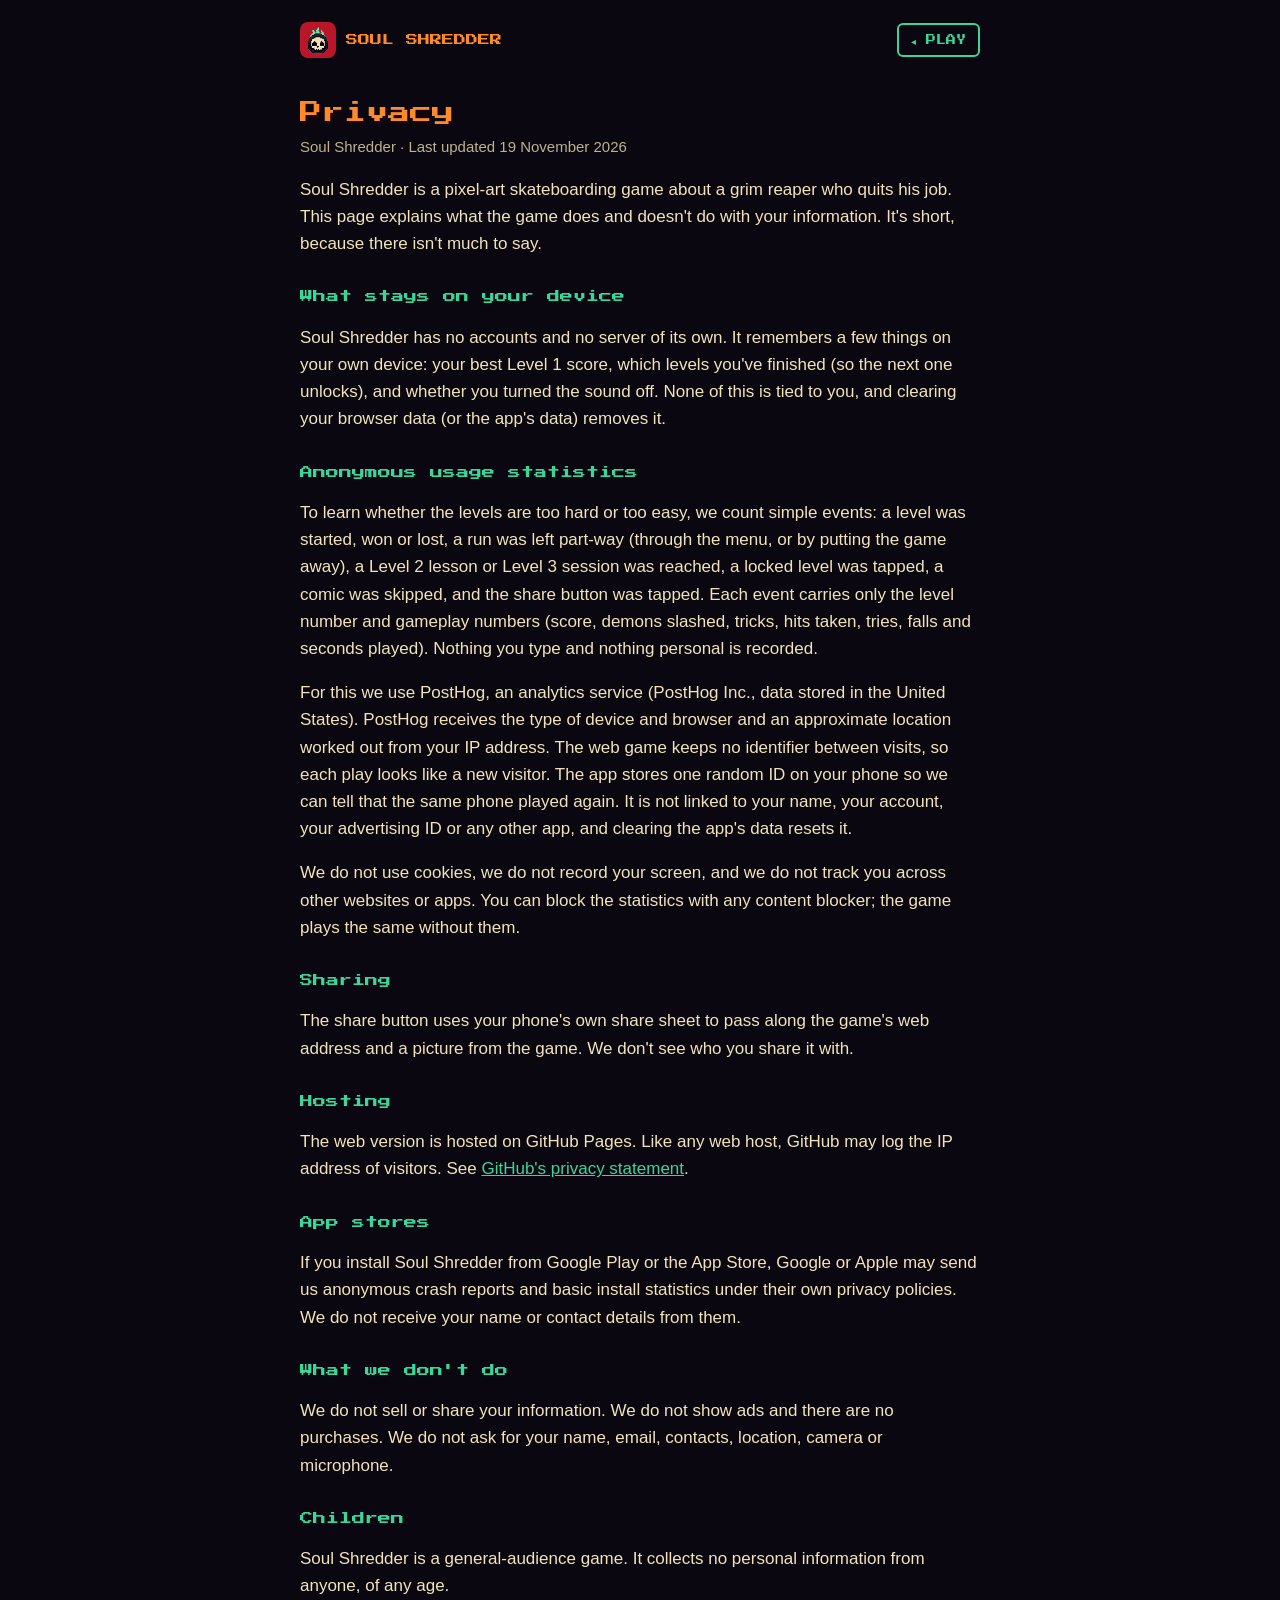
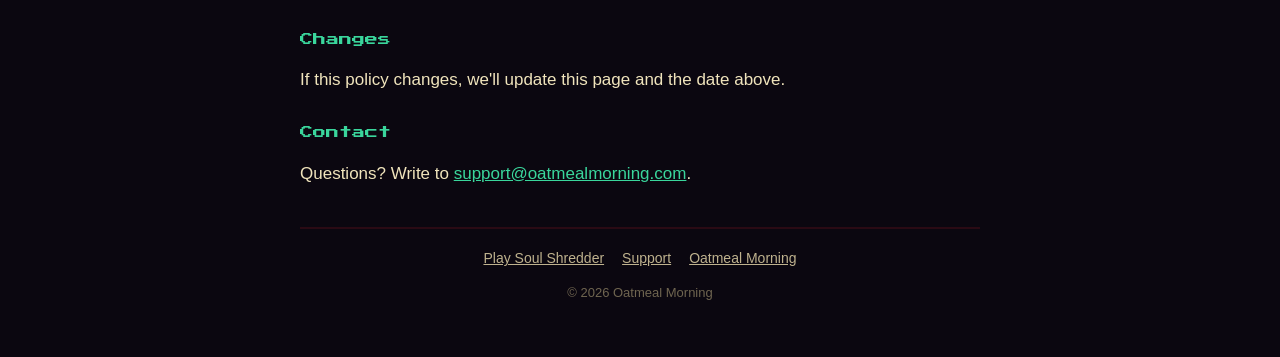
==== privacy/index.html @ 9d97c0db "Launch edits: head tags, embedded font, PostHog events, privacy and support pages Guy's build moves " ====
<!doctype html>
<html lang="en">
<head>
<meta charset="utf-8">
<meta name="viewport" content="width=device-width, initial-scale=1, viewport-fit=cover">
<meta name="theme-color" content="#0b0710">
<title>Privacy Policy – Soul Shredder</title>
<meta name="description" content="What Soul Shredder does and doesn't do with your information. No accounts, no ads, no cookies.">
<meta property="og:type" content="website">
<meta property="og:title" content="Privacy Policy – Soul Shredder">
<meta property="og:description" content="No accounts, no ads, no cookies. Just a grim reaper on a skateboard.">
<meta property="og:url" content="https://soulshredder.oatmealmorning.com/privacy/">
<meta property="og:image" content="https://soulshredder.oatmealmorning.com/preview.jpg">
<link rel="icon" href="/favicon.png">
<link rel="stylesheet" href="/site.css">
</head>
<body>
<div class="page">
  <header class="top">
    <a class="brand" href="/" aria-label="Soul Shredder – play"><img src="/apple-touch-icon.png" alt="">SOUL SHREDDER</a>
    <a class="back" href="/">◂ PLAY</a>
  </header>

  <h1>Privacy</h1>
  <p class="sub">Soul Shredder &middot; Last updated 19 November 2026</p>

  <p>Soul Shredder is a pixel-art skateboarding game about a grim reaper who quits his job. This page explains what the game does and doesn't do with your information. It's short, because there isn't much to say.</p>

  <h2>What stays on your device</h2>
  <p>Soul Shredder has no accounts and no server of its own. It remembers a few things on your own device: your best Level 1 score, which levels you've finished (so the next one unlocks), and whether you turned the sound off. None of this is tied to you, and clearing your browser data (or the app's data) removes it.</p>

  <h2>Anonymous usage statistics</h2>
  <p>To learn whether the levels are too hard or too easy, we count simple events: a level was started, won or lost, a run was left part-way (through the menu, or by putting the game away), a Level 2 lesson or Level 3 session was reached, a locked level was tapped, a comic was skipped, and the share button was tapped. Each event carries only the level number and gameplay numbers (score, demons slashed, tricks, hits taken, tries, falls and seconds played). Nothing you type and nothing personal is recorded.</p>
  <p>For this we use PostHog, an analytics service (PostHog Inc., data stored in the United States). PostHog receives the type of device and browser and an approximate location worked out from your IP address. The web game keeps no identifier between visits, so each play looks like a new visitor. The app stores one random ID on your phone so we can tell that the same phone played again. It is not linked to your name, your account, your advertising ID or any other app, and clearing the app's data resets it.</p>
  <p>We do not use cookies, we do not record your screen, and we do not track you across other websites or apps. You can block the statistics with any content blocker; the game plays the same without them.</p>

  <h2>Sharing</h2>
  <p>The share button uses your phone's own share sheet to pass along the game's web address and a picture from the game. We don't see who you share it with.</p>

  <h2>Hosting</h2>
  <p>The web version is hosted on GitHub Pages. Like any web host, GitHub may log the IP address of visitors. See <a href="https://docs.github.com/en/site-policy/privacy-policies/github-general-privacy-statement" rel="noopener">GitHub's privacy statement</a>.</p>

  <h2>App stores</h2>
  <p>If you install Soul Shredder from Google Play or the App Store, Google or Apple may send us anonymous crash reports and basic install statistics under their own privacy policies. We do not receive your name or contact details from them.</p>

  <h2>What we don't do</h2>
  <p>We do not sell or share your information. We do not show ads and there are no purchases. We do not ask for your name, email, contacts, location, camera or microphone.</p>

  <h2>Children</h2>
  <p>Soul Shredder is a general-audience game. It collects no personal information from anyone, of any age.</p>

  <h2>Changes</h2>
  <p>If this policy changes, we'll update this page and the date above.</p>

  <h2>Contact</h2>
  <p>Questions? Write to <a href="mailto:support@oatmealmorning.com">support@oatmealmorning.com</a>.</p>

  <footer>
    <a href="/">Play Soul Shredder</a>
    <a href="/support/">Support</a>
    <a href="https://oatmealmorning.com/">Oatmeal Morning</a>
  </footer>
  <p class="copy">© 2026 Oatmeal Morning</p>
</div>
</body>
</html>
---- site.css ----
/* Soul Shredder pages: the game's own look (hell-dark ground, bone text, mint soul-fire, orange title) */
@font-face{font-family:'Press Start 2P';font-style:normal;font-weight:400;font-display:swap;src:url(/press-start-2p.woff2) format('woff2')}
:root{--bg:#0b0710;--panel:#1a0c14;--line:#2a0a14;--ink:#f0e4bc;--mute:#bfb28e;--mint:#3ad69c;--orange:#ff8a2a;--red:#ff6a5a;color-scheme:dark}
*{box-sizing:border-box}
html{background:var(--bg)}
body{margin:0;background:var(--bg);color:var(--ink);font:17px/1.6 -apple-system,BlinkMacSystemFont,"Segoe UI",Roboto,Helvetica,Arial,sans-serif;-webkit-text-size-adjust:100%}
.page{max-width:720px;margin:0 auto;padding:max(16px,env(safe-area-inset-top)) max(20px,env(safe-area-inset-right)) max(40px,env(safe-area-inset-bottom)) max(20px,env(safe-area-inset-left))}
.top{display:flex;align-items:center;justify-content:space-between;padding:6px 0 18px}
.brand{display:flex;align-items:center;gap:10px;text-decoration:none;color:var(--orange);font:12px/1.2 'Press Start 2P',monospace}
.brand img{width:36px;height:36px;border-radius:8px;image-rendering:pixelated}
.back{color:var(--mint);text-decoration:none;font:10px/1 'Press Start 2P',monospace;padding:10px 12px;border:2px solid var(--mint);border-radius:6px}
.hero{text-align:center;margin:4px 0 26px}
.hero img{width:100%;border-radius:10px;border:3px solid var(--line);image-rendering:pixelated;display:block}
h1{font:22px/1.4 'Press Start 2P',monospace;color:var(--orange);margin:22px 0 6px;text-shadow:3px 3px 0 #14060e}
.sub{color:var(--mute);margin:0;font-size:15px}
h2{font:13px/1.5 'Press Start 2P',monospace;color:var(--mint);margin:30px 0 8px}
a{color:var(--mint)}
strong{color:#fff4d6}
.faq details{background:var(--panel);border:2px solid var(--line);border-radius:8px;margin:10px 0;padding:0 16px}
.faq summary{cursor:pointer;padding:14px 0;font-weight:700;color:var(--ink);list-style:none}
.faq summary::-webkit-details-marker{display:none}
.faq summary::before{content:'▸ ';color:var(--mint)}
.faq details[open] summary::before{content:'▾ '}
.faq .body{padding:0 0 12px}
.faq .body p{margin:0 0 10px}
.btn{display:inline-block;background:var(--mint);color:#14060e;text-decoration:none;font:12px/1 'Press Start 2P',monospace;padding:16px 22px;border-radius:6px;box-shadow:0 4px 0 #1f7a58}
footer{margin-top:40px;padding-top:18px;border-top:2px solid var(--line);display:flex;flex-wrap:wrap;gap:18px;justify-content:center;font-size:14px}
footer a{color:var(--mute)}
.copy{text-align:center;color:#6f6550;font-size:13px;margin-top:14px}
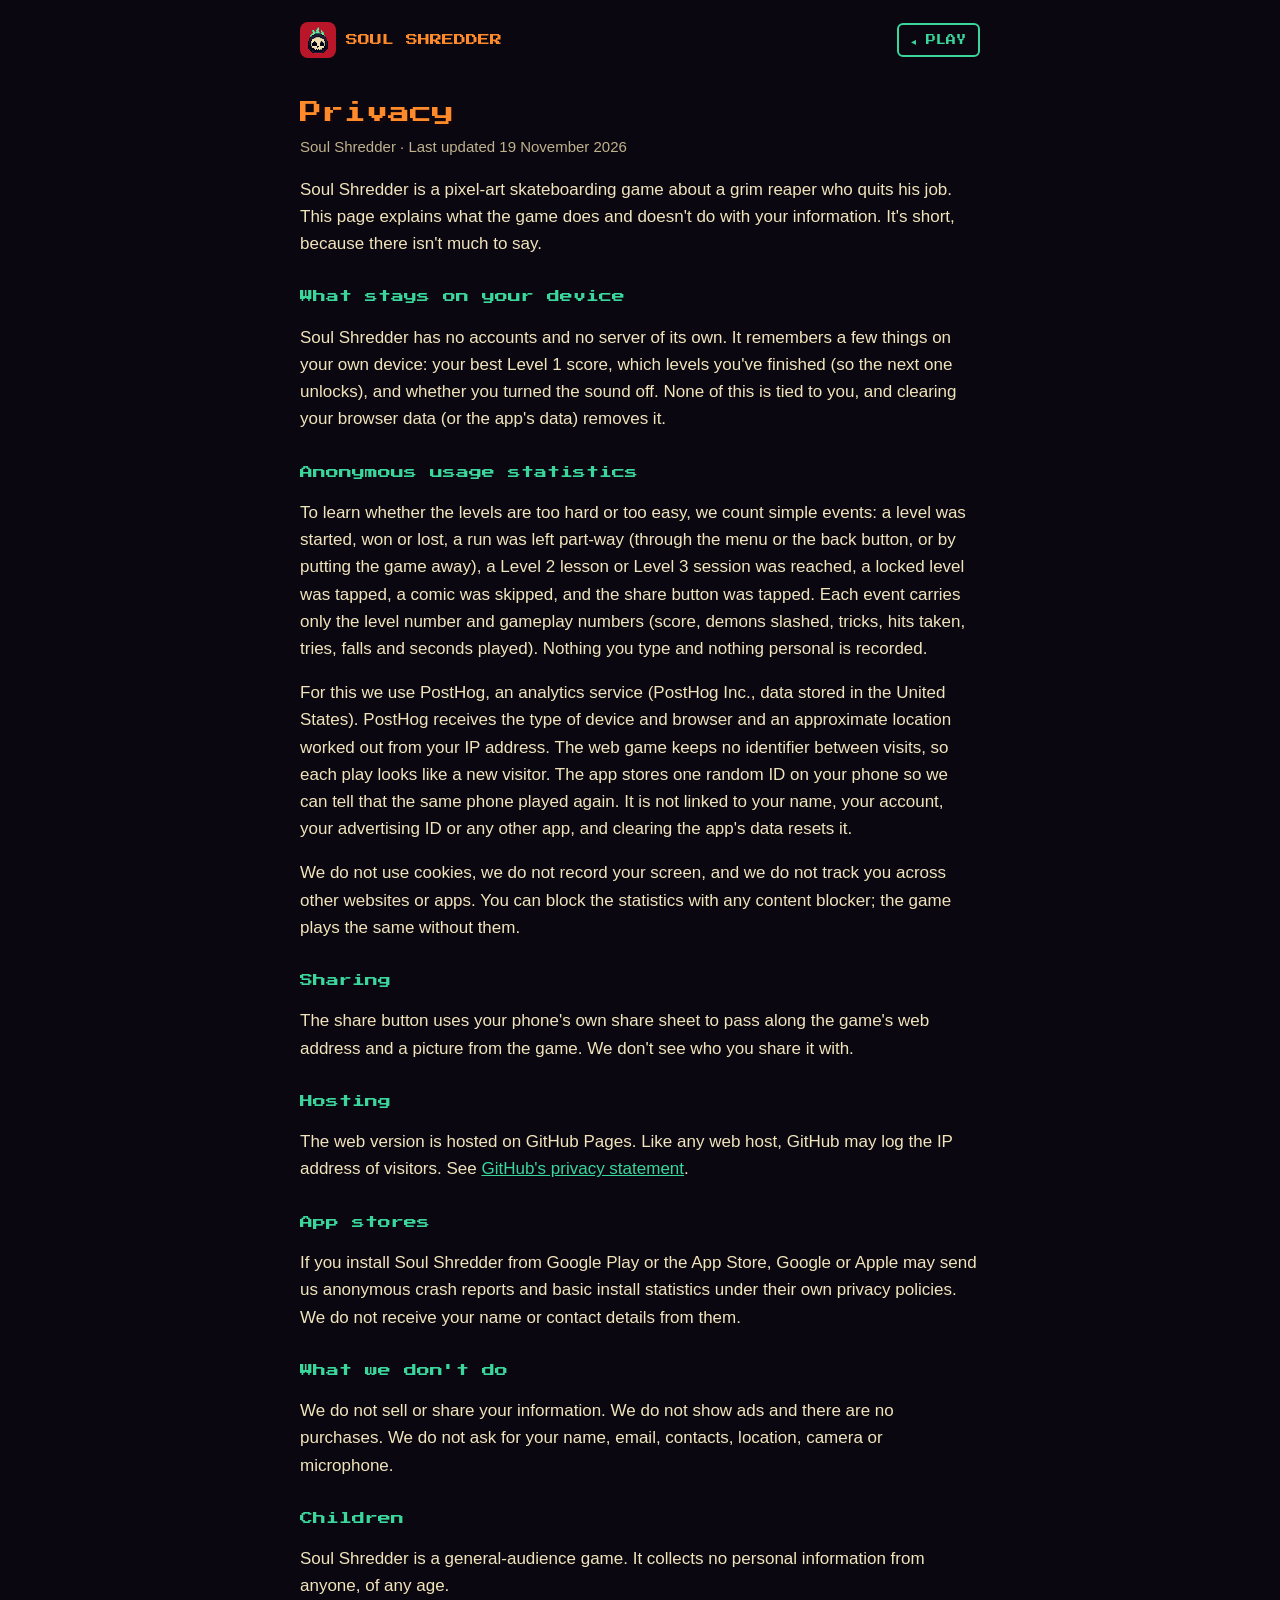
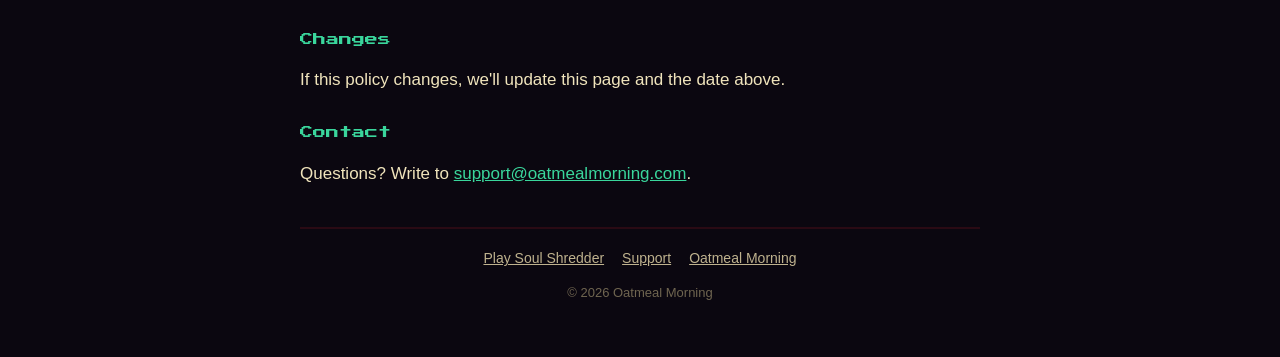
==== commit c049e498: "Android back button support (window.ssBack); privacy page mentions it Co-Authored-By: Claude Opus 5." ====
--- a/privacy/index.html
+++ b/privacy/index.html
@@ -30,7 +30,7 @@
   <p>Soul Shredder has no accounts and no server of its own. It remembers a few things on your own device: your best Level 1 score, which levels you've finished (so the next one unlocks), and whether you turned the sound off. None of this is tied to you, and clearing your browser data (or the app's data) removes it.</p>
 
   <h2>Anonymous usage statistics</h2>
-  <p>To learn whether the levels are too hard or too easy, we count simple events: a level was started, won or lost, a run was left part-way (through the menu, or by putting the game away), a Level 2 lesson or Level 3 session was reached, a locked level was tapped, a comic was skipped, and the share button was tapped. Each event carries only the level number and gameplay numbers (score, demons slashed, tricks, hits taken, tries, falls and seconds played). Nothing you type and nothing personal is recorded.</p>
+  <p>To learn whether the levels are too hard or too easy, we count simple events: a level was started, won or lost, a run was left part-way (through the menu or the back button, or by putting the game away), a Level 2 lesson or Level 3 session was reached, a locked level was tapped, a comic was skipped, and the share button was tapped. Each event carries only the level number and gameplay numbers (score, demons slashed, tricks, hits taken, tries, falls and seconds played). Nothing you type and nothing personal is recorded.</p>
   <p>For this we use PostHog, an analytics service (PostHog Inc., data stored in the United States). PostHog receives the type of device and browser and an approximate location worked out from your IP address. The web game keeps no identifier between visits, so each play looks like a new visitor. The app stores one random ID on your phone so we can tell that the same phone played again. It is not linked to your name, your account, your advertising ID or any other app, and clearing the app's data resets it.</p>
   <p>We do not use cookies, we do not record your screen, and we do not track you across other websites or apps. You can block the statistics with any content blocker; the game plays the same without them.</p>
 
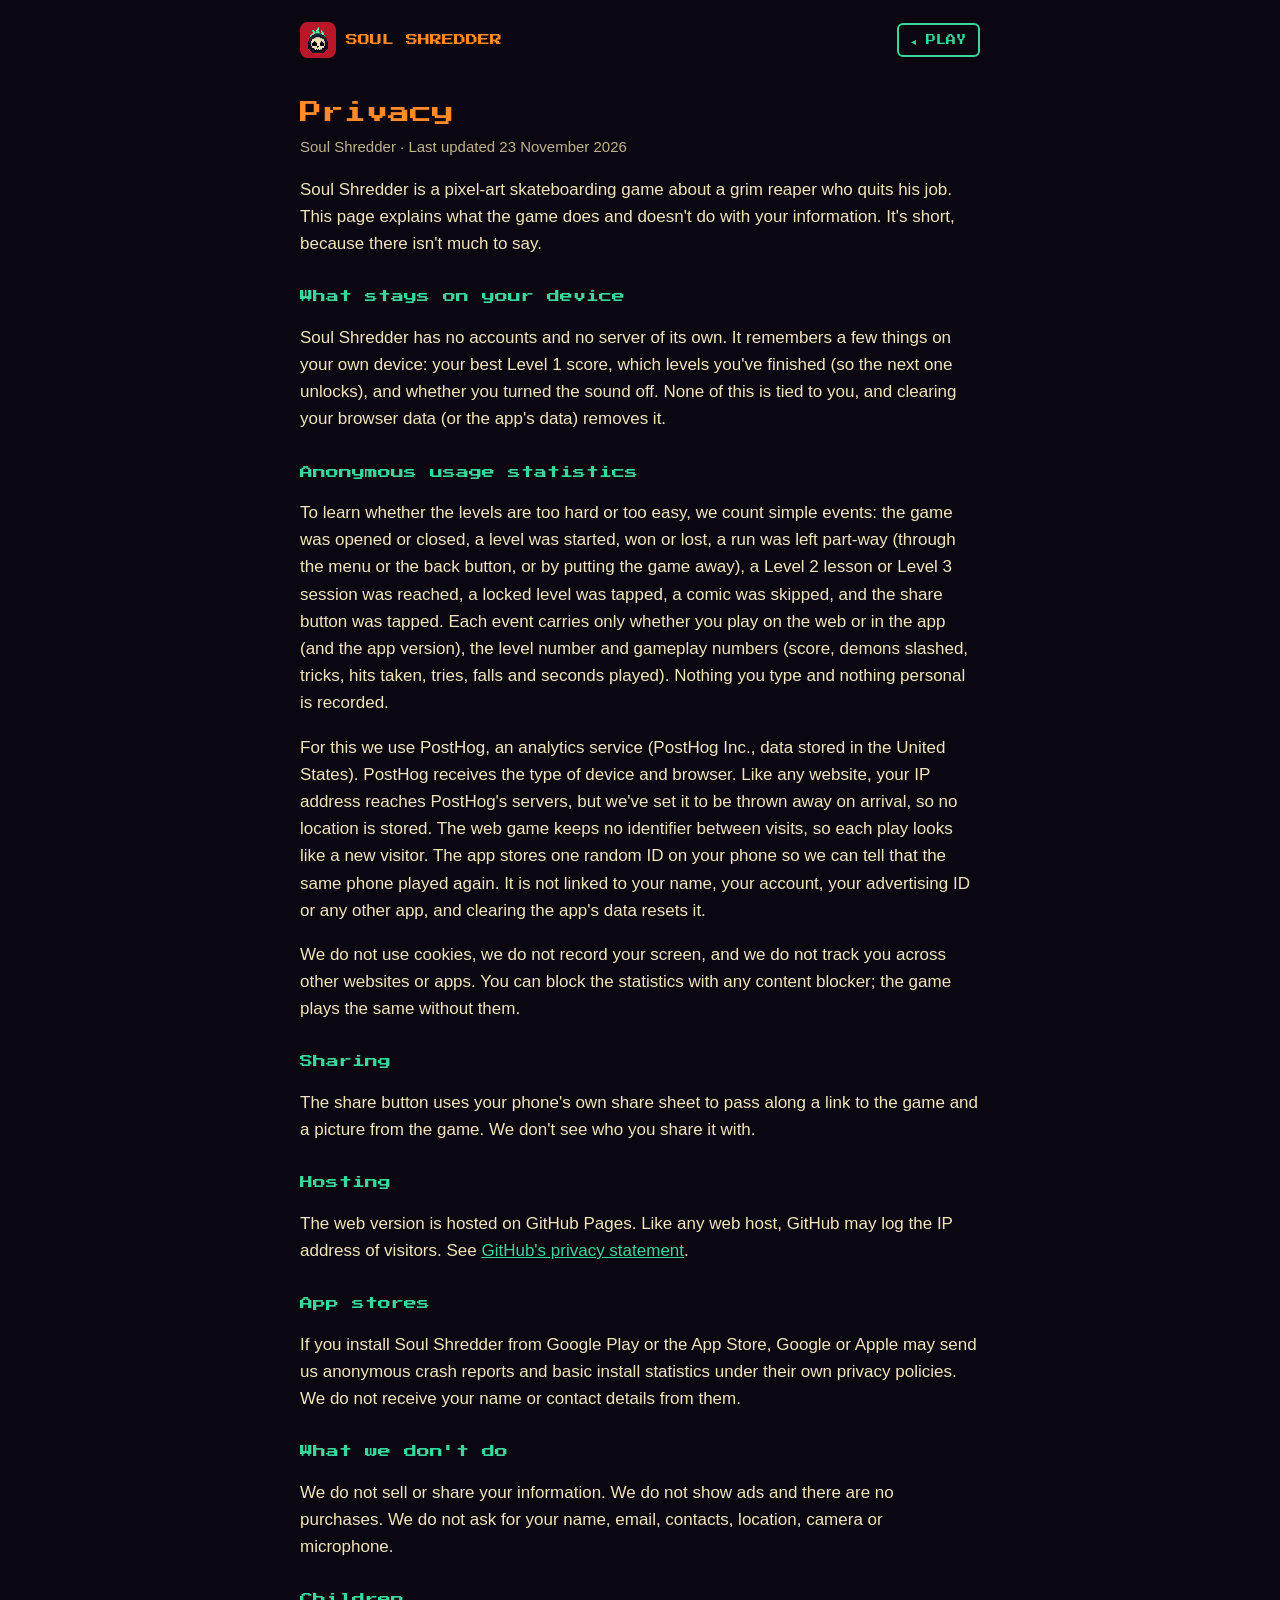
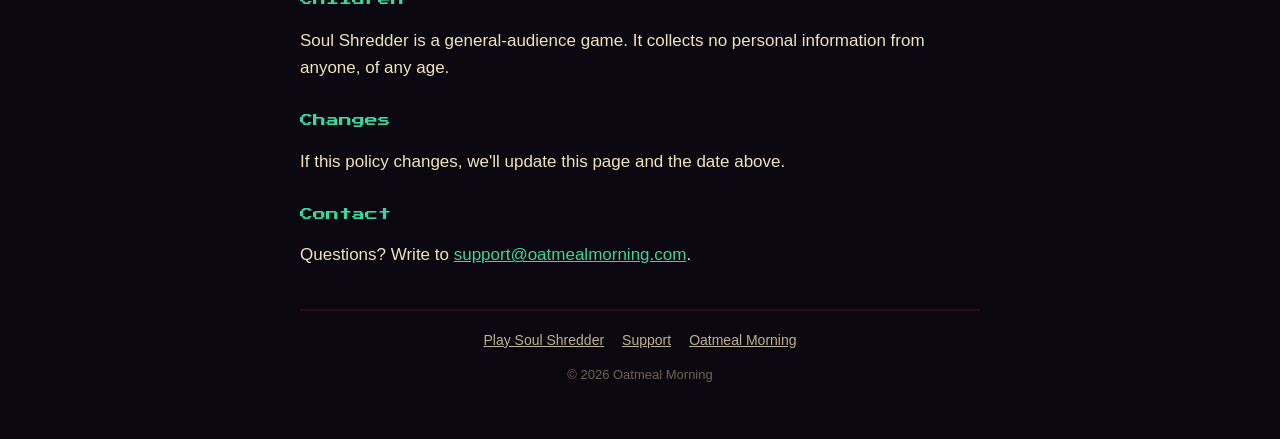
==== commit 1a81928c: "Privacy: no location (IP dropped on arrival), list every event; /get/ page; app builds share /get/; " ====
--- a/privacy/index.html
+++ b/privacy/index.html
@@ -22,7 +22,7 @@
   </header>
 
   <h1>Privacy</h1>
-  <p class="sub">Soul Shredder &middot; Last updated 19 November 2026</p>
+  <p class="sub">Soul Shredder &middot; Last updated 23 November 2026</p>
 
   <p>Soul Shredder is a pixel-art skateboarding game about a grim reaper who quits his job. This page explains what the game does and doesn't do with your information. It's short, because there isn't much to say.</p>
 
@@ -30,12 +30,12 @@
   <p>Soul Shredder has no accounts and no server of its own. It remembers a few things on your own device: your best Level 1 score, which levels you've finished (so the next one unlocks), and whether you turned the sound off. None of this is tied to you, and clearing your browser data (or the app's data) removes it.</p>
 
   <h2>Anonymous usage statistics</h2>
-  <p>To learn whether the levels are too hard or too easy, we count simple events: a level was started, won or lost, a run was left part-way (through the menu or the back button, or by putting the game away), a Level 2 lesson or Level 3 session was reached, a locked level was tapped, a comic was skipped, and the share button was tapped. Each event carries only the level number and gameplay numbers (score, demons slashed, tricks, hits taken, tries, falls and seconds played). Nothing you type and nothing personal is recorded.</p>
-  <p>For this we use PostHog, an analytics service (PostHog Inc., data stored in the United States). PostHog receives the type of device and browser and an approximate location worked out from your IP address. The web game keeps no identifier between visits, so each play looks like a new visitor. The app stores one random ID on your phone so we can tell that the same phone played again. It is not linked to your name, your account, your advertising ID or any other app, and clearing the app's data resets it.</p>
+  <p>To learn whether the levels are too hard or too easy, we count simple events: the game was opened or closed, a level was started, won or lost, a run was left part-way (through the menu or the back button, or by putting the game away), a Level 2 lesson or Level 3 session was reached, a locked level was tapped, a comic was skipped, and the share button was tapped. Each event carries only whether you play on the web or in the app (and the app version), the level number and gameplay numbers (score, demons slashed, tricks, hits taken, tries, falls and seconds played). Nothing you type and nothing personal is recorded.</p>
+  <p>For this we use PostHog, an analytics service (PostHog Inc., data stored in the United States). PostHog receives the type of device and browser. Like any website, your IP address reaches PostHog's servers, but we've set it to be thrown away on arrival, so no location is stored. The web game keeps no identifier between visits, so each play looks like a new visitor. The app stores one random ID on your phone so we can tell that the same phone played again. It is not linked to your name, your account, your advertising ID or any other app, and clearing the app's data resets it.</p>
   <p>We do not use cookies, we do not record your screen, and we do not track you across other websites or apps. You can block the statistics with any content blocker; the game plays the same without them.</p>
 
   <h2>Sharing</h2>
-  <p>The share button uses your phone's own share sheet to pass along the game's web address and a picture from the game. We don't see who you share it with.</p>
+  <p>The share button uses your phone's own share sheet to pass along a link to the game and a picture from the game. We don't see who you share it with.</p>
 
   <h2>Hosting</h2>
   <p>The web version is hosted on GitHub Pages. Like any web host, GitHub may log the IP address of visitors. See <a href="https://docs.github.com/en/site-policy/privacy-policies/github-general-privacy-statement" rel="noopener">GitHub's privacy statement</a>.</p>
